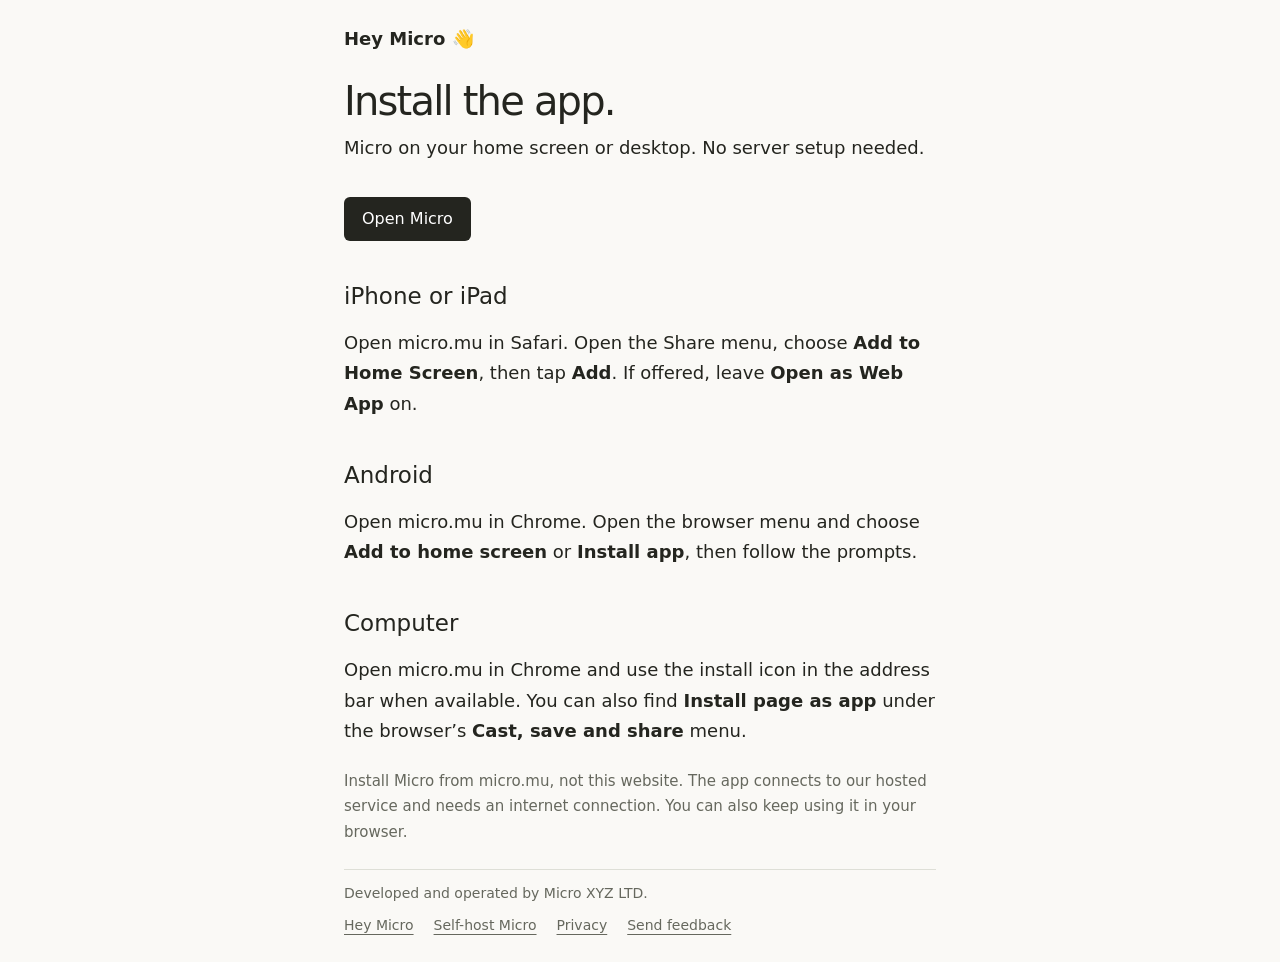
==== app/index.html @ f08c2e41 "Finish feedback flow and separate app installation from self-hosting" ====
<!DOCTYPE html>
<html lang="en">
<head>
  <meta charset="utf-8">
  <meta name="viewport" content="width=device-width, initial-scale=1">
  <meta name="description" content="Add Micro to your phone or computer. No server setup needed.">
  <title>Install the app — Hey Micro</title>
  <link rel="stylesheet" href="/style.css">
</head>
<body class="interaction">
  <main>
    <header><a href="/">Hey Micro 👋</a></header>
    <h1>Install the app.</h1>
    <p class="lead">Micro on your home screen or desktop. No server setup needed.</p>
    <div class="actions"><a class="button" href="https://micro.mu">Open Micro</a></div>
    <h2>iPhone or iPad</h2>
    <p>Open micro.mu in Safari. Open the Share menu, choose <strong>Add to Home Screen</strong>, then tap <strong>Add</strong>. If offered, leave <strong>Open as Web App</strong> on.</p>
    <h2>Android</h2>
    <p>Open micro.mu in Chrome. Open the browser menu and choose <strong>Add to home screen</strong> or <strong>Install app</strong>, then follow the prompts.</p>
    <h2>Computer</h2>
    <p>Open micro.mu in Chrome and use the install icon in the address bar when available. You can also find <strong>Install page as app</strong> under the browser’s <strong>Cast, save and share</strong> menu.</p>
    <p class="hint">Install Micro from micro.mu, not this website. The app connects to our hosted service and needs an internet connection. You can also keep using it in your browser.</p>
    <footer>
      Developed and operated by Micro XYZ LTD.
      <div class="actions">
        <a href="/">Hey Micro</a>
        <a href="/install">Self-host Micro</a>
        <a href="/privacy">Privacy</a>
        <a href="/feedback">Send feedback</a>
      </div>
    </footer>
  </main>
</body>
</html>
---- style.css ----
* { box-sizing: border-box; }
    body {
      margin: 0;
      background: #faf9f6;
      color: #24251f;
      font: 18px/1.7 system-ui, -apple-system, sans-serif;
    }
    main { max-width: 720px; margin: auto; padding: 56px 24px; }
    header { margin-bottom: 72px; font-weight: 600; }
    h1 {
      font-size: clamp(40px, 8vw, 64px);
      font-weight: 500;
      line-height: 1.1;
      letter-spacing: -.045em;
      margin: 0 0 32px;
    }
    h2 { font-size: 23px; font-weight: 500; margin: 36px 0 12px; }
    p { margin: 0 0 22px; }
    a { color: inherit; text-underline-offset: 4px; }
    a:focus-visible { outline: 2px solid #496348; outline-offset: 5px; }
    .lead { font-size: 23px; line-height: 1.5; }
    .actions { display: flex; flex-wrap: wrap; gap: 16px 24px; align-items: center; margin-top: 36px; }
    .button {
      padding: 12px 22px;
      background: #24251f;
      color: white;
      border-radius: 6px;
      text-decoration: none;
    }
    .button:hover { background: #45473c; }
    footer {
      margin-top: 56px;
      padding-top: 20px;
      border-top: 1px solid #dedfd7;
      font-size: 14px;
      color: #66685e;
    }
    @media (max-width: 600px) {
      main { padding: 32px 22px; }
      header { margin-bottom: 48px; }
    }

    header a { text-decoration: none; }
    form { display: grid; gap: 22px; margin-top: 32px; }
    label { display: grid; gap: 8px; }
    input, textarea { width: 100%; min-width: 0; padding: 12px; border: 1px solid #b9bcb1; border-radius: 6px; background: #fff; color: inherit; font: inherit; }
    textarea { resize: vertical; }
    input:focus-visible, textarea:focus-visible, button:focus-visible { outline: 2px solid #496348; outline-offset: 3px; }
    button { border: 0; font: inherit; cursor: pointer; justify-self: start; }
    .hint { font-size: 15px; color: #66685e; margin: 0; }

    pre { padding: 16px; background: #efeee8; border-radius: 6px; white-space: pre-wrap; overflow-wrap: anywhere; }
    code { font-size: .88em; }

    /* Short interaction pages keep their primary action in the first screen. */
    .interaction main { max-width: 640px; padding: 24px; }
    .interaction header { margin-bottom: 24px; }
    .interaction h1 { font-size: clamp(30px, 5vw, 40px); margin-bottom: 12px; }
    .interaction .lead { font-size: 18px; line-height: 1.45; margin-bottom: 0; }
    .interaction form { gap: 14px; margin-top: 20px; }
    .interaction label { gap: 4px; font-size: 16px; line-height: 1.4; }
    .interaction input, .interaction textarea { padding: 10px; font-size: 16px; line-height: 1.4; }
    .interaction input { min-height: 44px; }
    .interaction .button { min-height: 44px; padding: 8px 18px; font-size: 16px; }
    .interaction footer { margin-top: 24px; padding-top: 12px; }
    .interaction footer .actions { margin-top: 8px; gap: 8px 20px; }
    @media (max-width: 600px), (max-height: 700px) {
      .interaction main { padding: 16px 20px; }
      .interaction header { margin-bottom: 16px; }
      .interaction form { gap: 12px; margin-top: 16px; }
    }

    [hidden] { display: none !important; }
    #feedback-status:empty { display: none; }
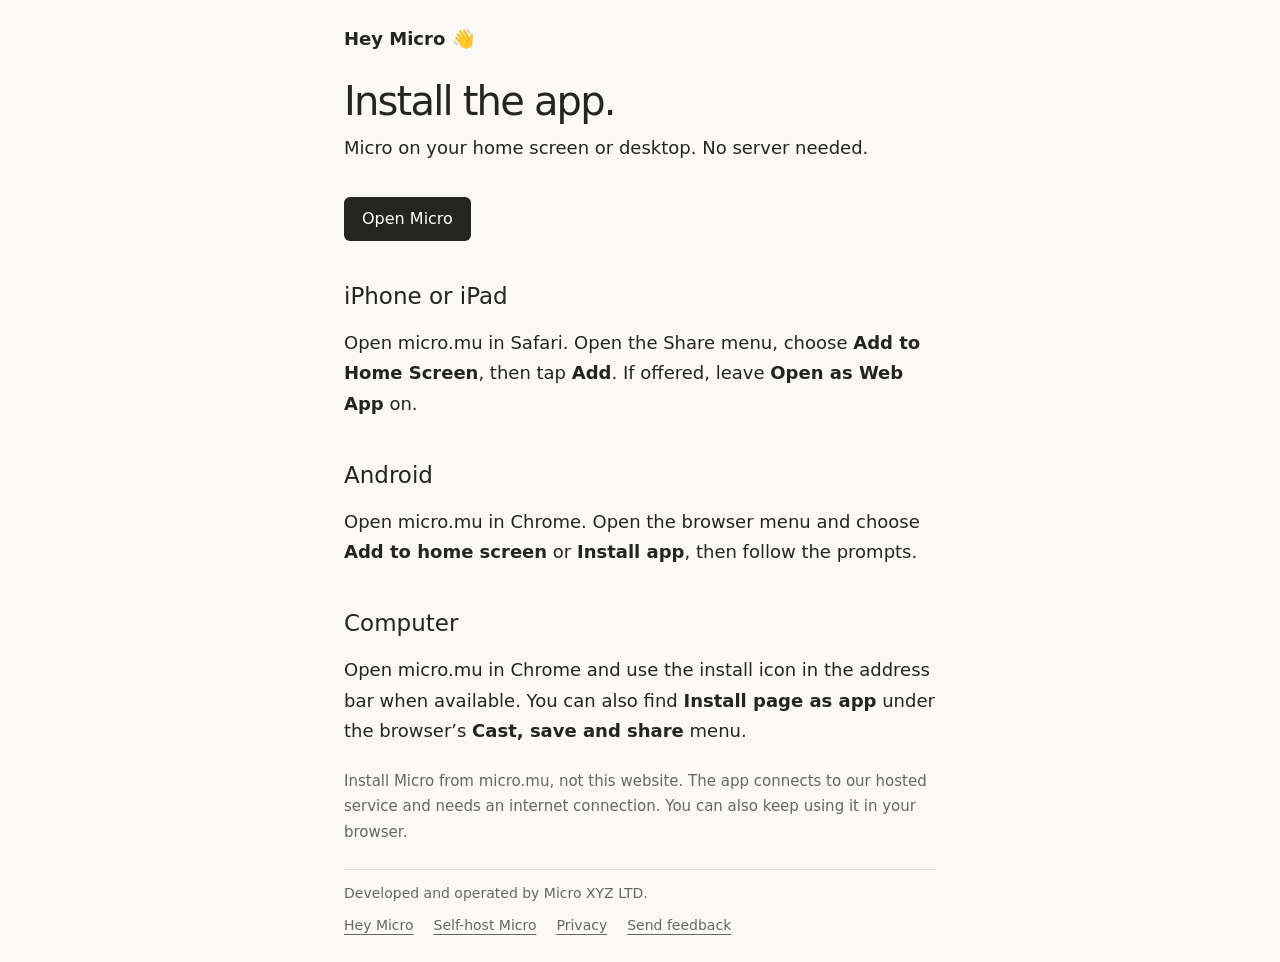
==== commit 3d5ac50c: "Simplify app installation wording" ====
--- a/app/index.html
+++ b/app/index.html
@@ -3,7 +3,7 @@
 <head>
   <meta charset="utf-8">
   <meta name="viewport" content="width=device-width, initial-scale=1">
-  <meta name="description" content="Add Micro to your phone or computer. No server setup needed.">
+  <meta name="description" content="Add Micro to your phone or computer. No server needed.">
   <title>Install the app — Hey Micro</title>
   <link rel="stylesheet" href="/style.css">
 </head>
@@ -11,7 +11,7 @@
   <main>
     <header><a href="/">Hey Micro 👋</a></header>
     <h1>Install the app.</h1>
-    <p class="lead">Micro on your home screen or desktop. No server setup needed.</p>
+    <p class="lead">Micro on your home screen or desktop. No server needed.</p>
     <div class="actions"><a class="button" href="https://micro.mu">Open Micro</a></div>
     <h2>iPhone or iPad</h2>
     <p>Open micro.mu in Safari. Open the Share menu, choose <strong>Add to Home Screen</strong>, then tap <strong>Add</strong>. If offered, leave <strong>Open as Web App</strong> on.</p>
